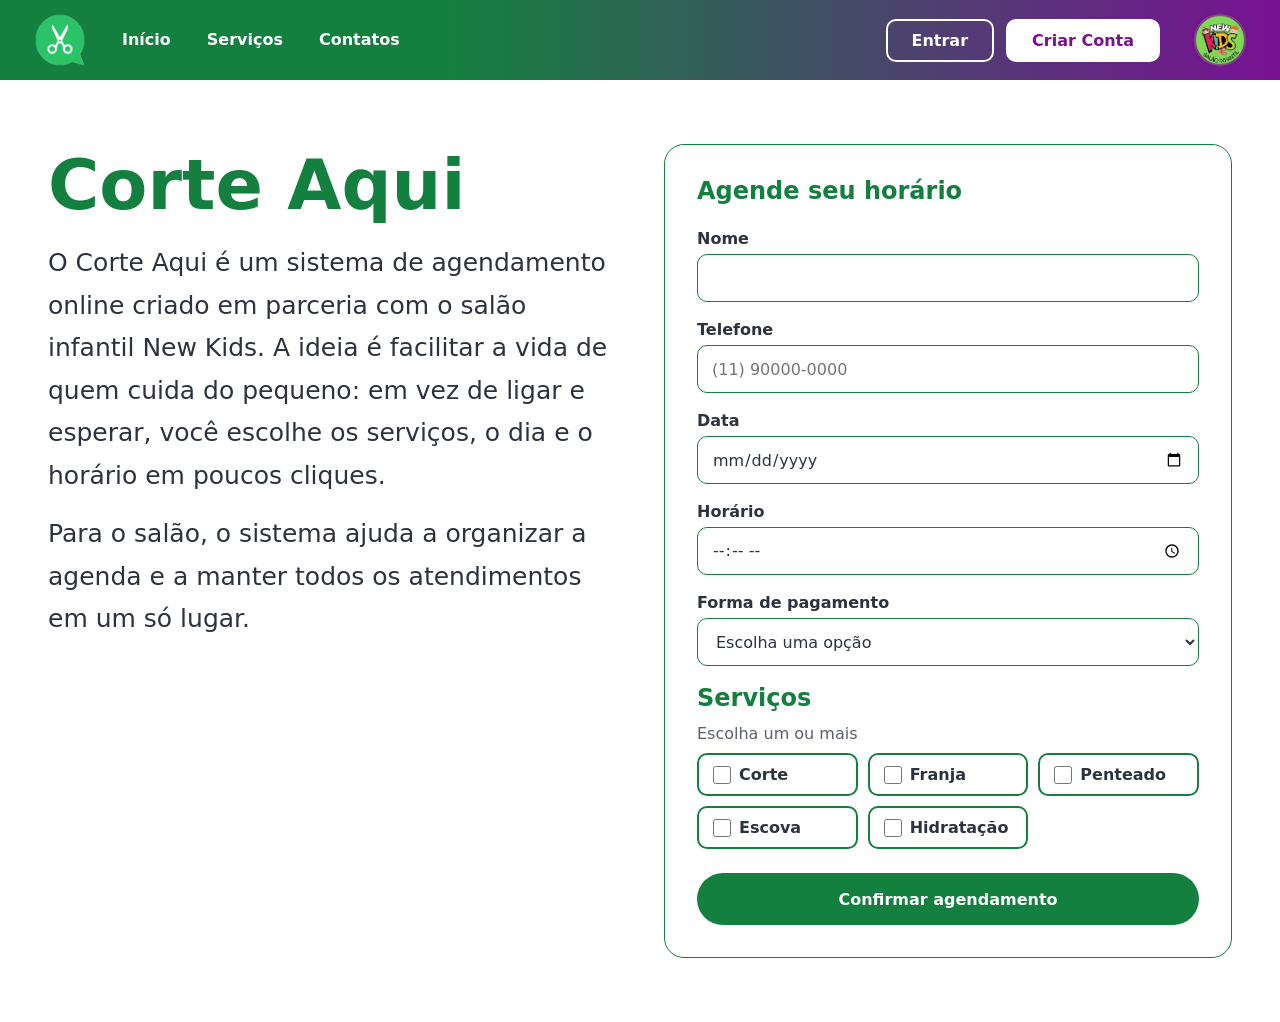
==== agendamento.html @ 0f8b7d54 "Atualizando com a nova versão do site" ====
<!DOCTYPE html>
<html lang="pt-BR">
<head>
  <meta charset="UTF-8">
  <meta name="viewport" content="width=device-width, initial-scale=1.0">
  <title>Entrar | Corte Aqui</title>
  <link rel="stylesheet" href="styles.css">
</head>
<body>
        <header class="cabecalho">
      <img class="logocorteaqui" src="corteaqui.ico" alt="logo do sistema de agendamento"> 
      <nav class="navagendamento"> 
      <h2><a href="index.html" target="_blank">Início</a></h2>
      <h2><a href="index.html" target="_blank">Serviços</a></h2>
      <h2><a href="index.html" target="_blank">Contatos</a></h2>
      </nav> 
      <div class="botao">
        <h2><a href="entrar.html" target="_blank">Entrar</a></h2>
        <h2><a href="index.html" target="_blank">Criar Conta</a></h2>
      </div>
      
      <img class="logosalao"src="logo-newkids.png" alt="logo do salão infantil">
    </header> 
    
  <main class="agendamento">
    <section class="apresentacao">
      <h1>Corte Aqui</h1>
      <div> 
      <p>O Corte Aqui é um sistema de agendamento online criado em parceria com o salão infantil New Kids. A ideia é facilitar a vida de quem cuida do pequeno: em vez de ligar e esperar, você escolhe os serviços, o dia e o horário em poucos cliques.</p>
      <p>Para o salão, o sistema ajuda a organizar a agenda e a manter todos os atendimentos em um só lugar.</p>
      </div>
    </section>

    <form class="formulario" action="#" method="post">
      <h2>Agende seu horário</h2>

      <label for="nome">Nome</label>
      <input type="text" id="nome" name="nome" autocomplete="name" required>

      <label for="telefone">Telefone</label>
      <input type="tel" id="telefone" name="telefone" autocomplete="tel" placeholder="(11) 90000-0000" required>

      <label for="data">Data</label>
      <input type="date" id="data" name="data" required>

      <label for="horario">Horário</label>
      <input type="time" id="horario" name="horario" required>

      <label for="pagamento">Forma de pagamento</label>
      <select id="pagamento" name="pagamento" required>
        <option value="">Escolha uma opção</option>
        <option value="pix">Pix</option>
        <option value="dinheiro">Dinheiro</option>
        <option value="credito">Cartão de crédito</option>
        <option value="debito">Cartão de débito</option>
      </select>

      <section class="servicos">
        <h2>Serviços</h2>
        <fieldset>
          <legend>Escolha um ou mais</legend>
          <label><input type="checkbox" name="servico" value="corte"> Corte</label>
          <label><input type="checkbox" name="servico" value="franja"> Franja</label>
          <label><input type="checkbox" name="servico" value="penteado"> Penteado</label>
          <label><input type="checkbox" name="servico" value="escova"> Escova</label>
          <label><input type="checkbox" name="servico" value="hidratacao"> Hidratação</label>
        </fieldset>
      </section>

      <button type="submit" class="confirmar">Confirmar agendamento</button>
    </form>
  </main>

</body>
</html>
---- styles.css ----
*, *::before, *::after {
    box-sizing: border-box;
}

:root {
    --verde: #2BC469;
    --verde-escuro: #14803F;
    --roxo: #791194;
    --roxo-escuro: #4D095E;
    --azul-escuro: #2C333F;
    --cor-cabecalho-index: var(--roxo);
    --cor-destaque: #F3E6F7;
    --lima: #7ED956;
    --amarelo: #FDB71D;
    --rosa: #ED1C5D;
    --agua: #46BCA2;
}

body {
    margin: 0;
    font-family: system-ui, sans-serif;
}


/* ---------- Cabeçalho ---------- */
.cabecalho {
    display: flex;
    align-items: center;
    gap: 32px;
    padding: 12px 32px;
    background: linear-gradient(90deg, var(--verde-escuro) 35%, var(--roxo));
}

.cabecalho img {
    height: 56px;
    width: auto;
}

.cabecalho h2 {
    margin: 0;
    font-size: 1rem;
    font-weight: 600;
}

.cabecalho a {
    color: #FFFFFF;
    text-decoration: none;
}

.navagendamento {
    display: flex;
    gap: 32px;
    margin-right: auto;
}

.navagendamento a {
    display: inline-block;
    padding: 8px 2px;
    border-bottom: 2px solid transparent;
    transition: border-color 0.2s;
}

.navagendamento a:hover {
    border-bottom-color: #FFFFFF;
}

.botao {
    display: flex;
    gap: 12px;
}

.botao a {
    display: inline-block;
    padding: 10px 24px;
    border: 2px solid #FFFFFF;
    border-radius: 10px;
    transition: background-color 0.2s, transform 0.2s;
}

.botao h2:first-child a:hover {
    background: rgba(255, 255, 255, 0.2);
}

.botao h2:last-child a {
    background: #FFFFFF;
    color: var(--roxo);
}

.botao h2:last-child a:hover {
    background: #F3E6F7;
}

.botao a:hover {
    transform: translateY(-2px);
}

.cabecalho a:focus-visible {
    outline: 3px solid #FFFFFF;
    outline-offset: 3px;
}

/* cabeçalho termina aqui */


/* ---------- Agendamento ---------- */
.agendamento {
    display: grid;
    grid-template-columns: 1fr 1fr;
    gap: 48px;
    align-items: start;
    padding: 64px 48px;
    background-color: white;
    color: var(--azul-escuro);
}

.apresentacao h1 {
    margin: 0 0 16px;
    font-size: 70px;
    color: var(--verde-escuro);
    transition: color 0.3s;
}

.apresentacao h1:hover {
    color: var(--roxo);
}

.apresentacao p {
    max-width: 52ch;
    margin: 0 0 16px;
    font-size: 25px;
    line-height: 1.7;
}

.formulario {
    display: flex;
    flex-direction: column;
    padding: 32px;
    background: #FFFFFF;
    border: 1px solid var(--verde-escuro);
    border-radius: 20px;
    accent-color: var(--roxo);
}

.formulario h2 {
    margin: 0 0 24px;
    color: var(--verde-escuro);
}

.formulario label {
    margin-bottom: 6px;
    font-weight: 600;
}

.formulario input:not([type="checkbox"]),
.formulario select {
    width: 100%;
    height: 48px;
    margin-bottom: 18px;
    padding: 0 14px;
    border: 1px solid var(--verde-escuro);
    border-radius: 10px;
    background: #FFFFFF;
    font: inherit;
    color: var(--azul-escuro);
    caret-color: var(--roxo);
}

.formulario input:not([type="checkbox"]):focus,
.formulario select:focus {
    outline: 2px solid var(--roxo);
    outline-offset: 2px;
    border-color: var(--roxo);
}

.formulario input::selection {
    background: var(--roxo);
    color: #FFFFFF;
}

.servicos {
    margin-bottom: 24px;
}

.servicos h2 {
    margin: 0 0 12px;
}

.servicos fieldset {
    display: grid;
    grid-template-columns: repeat(auto-fit, minmax(130px, 1fr));
    gap: 10px;
    margin: 0;
    padding: 0;
    border: 0;
}

.servicos legend {
    margin-bottom: 10px;
    padding: 0;
    color: #5B6169;
}

.servicos label {
    display: flex;
    align-items: center;
    gap: 8px;
    margin: 0;
    padding: 10px 14px;
    border: 2px solid var(--verde-escuro);
    border-radius: 10px;
    cursor: pointer;
    transition: background-color 0.2s, border-color 0.2s;
}

.servicos label:has(input:checked) {
    background: #F3E6F7;
    border-color: var(--roxo);
}

.servicos label:focus-within {
    outline: 2px solid var(--roxo);
    outline-offset: 2px;
    border-color: var(--roxo);
}

.servicos input {
    width: 18px;
    height: 18px;
    margin: 0;
    accent-color: var(--roxo);
}

.confirmar {
    height: 52px;
    border: 0;
    border-radius: 999px;
    background: var(--verde-escuro);
    color: #FFFFFF;
    font: inherit;
    font-weight: 600;
    cursor: pointer;
    transition: background-color 0.2s, transform 0.2s;
}

.confirmar:hover {
    background: var(--roxo-escuro);
    transform: translateY(-2px);
}

.confirmar:focus-visible {
    outline: 3px solid var(--roxo);
    outline-offset: 3px;
}

/* agendamento termina aqui */


/* ---------- Entrar e criar conta ---------- */
.entrarmain {
    max-width: 560px;
    margin: 80px auto;
    padding: 40px;
    border: 4px solid var(--verde);
    border-radius: 20px;
    transition: border-color 0.3s;
}

.entrarmain:hover,
.entrarmain:focus-within {
    border-color: var(--roxo);
}

.entrar {
    display: flex;
    flex-direction: column;
    gap: 20px;
}

.nomemarca {
    text-align: center;
}

.nomemarca h1 {
    margin: 0 0 8px;
    font-size: 50px;
    color: var(--verde-escuro);
}

.nomemarca p {
    margin: 0;
    font-size: 18px;
    color: #5B6169;
}

.campos {
    display: flex;
    flex-direction: column;
}

.campos label {
    margin-bottom: 6px;
    font-size: 18px;
    font-weight: 600;
    color: var(--azul-escuro);
}

.campos input {
    width: 100%;
    height: 56px;
    margin-bottom: 20px;
    padding: 0 16px;
    border: 1px solid var(--verde-escuro);
    border-radius: 10px;
    font: inherit;
    font-size: 18px;
}

.campos input:last-of-type {
    margin-bottom: 0;
}

.campos input:focus {
    outline: 2px solid var(--roxo);
    border-color: var(--roxo);
}

.esquecisenha {
    align-self: flex-end;
    font-size: 16px;
    color: var(--verde-escuro);
    text-decoration: none;
}

.esquecisenha:hover {
    color: var(--roxo);
    text-decoration: underline;
}

.botao-entrar {
    height: 56px;
    border: 0;
    border-radius: 999px;
    background: var(--verde-escuro);
    color: #FFFFFF;
    font: inherit;
    font-size: 22px;
    font-weight: 600;
    cursor: pointer;
    transition: background-color 0.3s;
}

.botao-entrar:hover {
    background: var(--roxo);
}

.conta {
    margin: 0;
    text-align: center;
    font-size: 18px;
    color: #5B6169;
}

.conta a {
    color: var(--verde-escuro);
    font-weight: 600;
    text-decoration: none;
}

.conta a:hover {
    color: var(--roxo);
    text-decoration: underline;
}

.pular {
    display: flex;
    align-items: center;
    gap: 15px;
    color: #5B6169;
}

.pular hr {
    flex: 1;
    margin: 0;
    border: 0;
    border-top: 1px solid #CCCCCC;
}

.btn-google {
    display: flex;
    align-items: center;
    justify-content: center;
    gap: 12px;
    height: 56px;
    padding: 0 16px;
    background: #FFFFFF;
    border: 1px solid var(--verde-escuro);
    border-radius: 10px;
    color: #3C4043;
    font: inherit;
    font-size: 16px;
    font-weight: 500;
    cursor: pointer;
    transition: background-color 0.2s, border-color 0.2s;
}

.btn-google img {
    width: 28px;
    height: 28px;
}

.btn-google:hover {
    background: #F8F9FA;
    border-color: var(--roxo);
}

.btn-google:focus-visible {
    outline: 3px solid var(--roxo);
    outline-offset: 2px;
}



.link-pular {
    align-self: center;
    font-size: 18px;
    font-weight: 600;
    color: var(--verde-escuro);
    text-decoration: none;
}

.link-pular:hover {
    color: var(--roxo);
    text-decoration: underline;
}

/* Entrar termina aqui */

/* Página inicial  */
.cabecalho-index {
    background: var(--cor-cabecalho-index);
}

.destaque {
    display: grid;
    grid-template-columns: 1.2fr 0.8fr;
    gap: 48px;
    align-items: center;
    padding: 64px 48px;
    background: var(--cor-destaque);
    color: var(--azul-escuro);
}

.destaque h1 {
    margin: 0 0 16px;
    font-size: clamp(2.25rem, 5vw, 3.5rem);
    line-height: 1.1;
    color: var(--roxo);
}

.destaque p {
    max-width: 46ch;
    margin: 0 0 28px;
    font-size: 1.25rem;
    line-height: 1.6;
}

.destaque-logo {
    justify-self: center;
    width: min(100%, 320px);
    height: auto;
}


.botao-agendar,
.botao-link {
    display: inline-block;
    padding: 16px 32px;
    border-radius: 999px;
    background: var(--verde-escuro);
    color: #FFFFFF;
    font-weight: 600;
    text-decoration: none;
    transition: background-color 0.2s, transform 0.2s;
}

.botao-agendar:hover,
.botao-link:hover {
    background: var(--roxo-escuro);
    transform: translateY(-2px);
}

.botao-agendar:focus-visible,
.botao-link:focus-visible {
    outline: 3px solid var(--roxo);
    outline-offset: 3px;
}


.sobre,
.servicos-destaque,
.tabela-servicos,
.contato,
.avaliacoes {
    padding: 64px 48px;
    color: var(--azul-escuro);
}

.sobre h2,
.servicos-destaque h2,
.tabela-servicos h2,
.contato h2,
.avaliacoes h2 {
    margin: 0 0 24px;
    font-size: 2rem;
    color: var(--roxo);
}


.sobre,
.servicos-destaque,
.tabela-servicos,
.contato,
.avaliacoes {
    border-top: 3px solid;
    border-image: linear-gradient(90deg, var(--verde-escuro), var(--roxo)) 1;
}

.servicos-destaque,
.contato {
    background: #F8F1FB;
}


.sobre {
    display: grid;
    grid-template-columns: 1fr 1fr;
    gap: 48px;
    align-items: center;
}

.sobre-foto {
    width: 100%;
    aspect-ratio: 4 / 3;
    object-fit: cover;
    border-radius: 20px;
}

.sobre-texto p,
.sobre-texto li {
    font-size: 1.125rem;
    line-height: 1.7;
}


.cartoes {
    display: grid;
    grid-template-columns: repeat(auto-fit, minmax(220px, 1fr));
    gap: 24px;
}

.cartao-servico {
    overflow: hidden;
    background: #FFFFFF;
    border: 2px solid var(--verde-escuro);
    border-radius: 16px;
    text-align: center;
    transition: transform 0.2s;
}

.cartao-servico:hover {
    transform: translateY(-4px);
}

.cartao-servico h3 {
    margin: 0;
    padding: 16px;
    font-size: 1.25rem;
}

.cartao-servico img {
    display: block;
    width: 100%;
    aspect-ratio: 4 / 3;
    object-fit: cover;
}


.tabela-servicos h2 {
    text-align: center;
}

.tabela-servicos table {
    width: min(100%, 720px);
    margin: 0 auto;
    border: 2px solid var(--roxo);
    border-radius: 16px;
    border-collapse: separate;
    border-spacing: 0;
    overflow: hidden;
}

.tabela-servicos th,
.tabela-servicos td {
    padding: 16px;
    border-bottom: 1px solid #E3D0EA;
    text-align: left;
    font-size: 1.125rem;
}

.tabela-servicos thead th {
    background: var(--roxo);
    color: #FFFFFF;
}

.tabela-servicos td,
.tabela-servicos th:last-child {
    text-align: right;
}

.tabela-servicos td {
    font-weight: 700;
    color: var(--verde-escuro);
}

.tabela-servicos tbody tr:nth-child(even) {
    background: #F8F1FB;
}

.tabela-servicos tbody tr:last-child th,
.tabela-servicos tbody tr:last-child td {
    border-bottom: 0;
}


.contato {
    display: grid;
    grid-template-columns: 1fr 1fr;
    gap: 48px;
    align-items: start;
}

.contato address {
    font-style: normal;
    font-size: 1.125rem;
    line-height: 1.6;
}

.contato address p {
    margin: 0 0 16px;
}

.contato address a {
    color: var(--roxo);
    font-weight: 600;
}

.rede {
    display: flex;
    align-items: center;
    gap: 10px;
    width: fit-content;
    margin-top: 8px;
    color: var(--roxo);
    font-weight: 600;
    text-decoration: none;
}

.rede:hover {
    text-decoration: underline;
}

.rede svg {
    width: 28px;
    height: 28px;
}

.contato-info .botao-link {
    margin-top: 28px;
}

.mapa {
    width: 100%;
    height: 380px;
    border: 0;
    border-radius: 16px;
}


.avaliacao {
    margin: 0;
    padding: 24px;
    background: #FFFFFF;
    border: 1px solid #E3D0EA;
    border-radius: 16px;
}

.estrelas {
    color: #B45309;
    font-size: 1.25rem;
    letter-spacing: 2px;
}

.avaliacao blockquote {
    margin: 12px 0 16px;
    font-size: 1.0625rem;
    line-height: 1.6;
}

.avaliacao blockquote p {
    margin: 0;
}

.avaliacao figcaption {
    font-weight: 600;
    color: #5B6169;
}

.acao {
    margin-top: 32px;
    text-align: center;
}


.visualmente-oculto {
    position: absolute;
    width: 1px;
    height: 1px;
    overflow: hidden;
    clip: rect(0 0 0 0);
    white-space: nowrap;
}




@media (max-width: 800px) {
    .agendamento {
        grid-template-columns: 1fr;
        padding: 32px 20px;
    }

    .destaque,
    .sobre,
    .contato {
        grid-template-columns: 1fr;
        padding: 32px 20px;
    }

    .servicos-destaque,
    .tabela-servicos,
    .avaliacoes {
        padding: 32px 20px;
    }
}

@media (prefers-reduced-motion: reduce) {
    .cabecalho a,
    .apresentacao h1,
    .servicos label,
    .confirmar,
    .entrarmain,
    .botao-entrar,
    .btn-google,
    .cartao-servico,
    .botao-agendar,
    .botao-link {
        transition: none;
    }
}
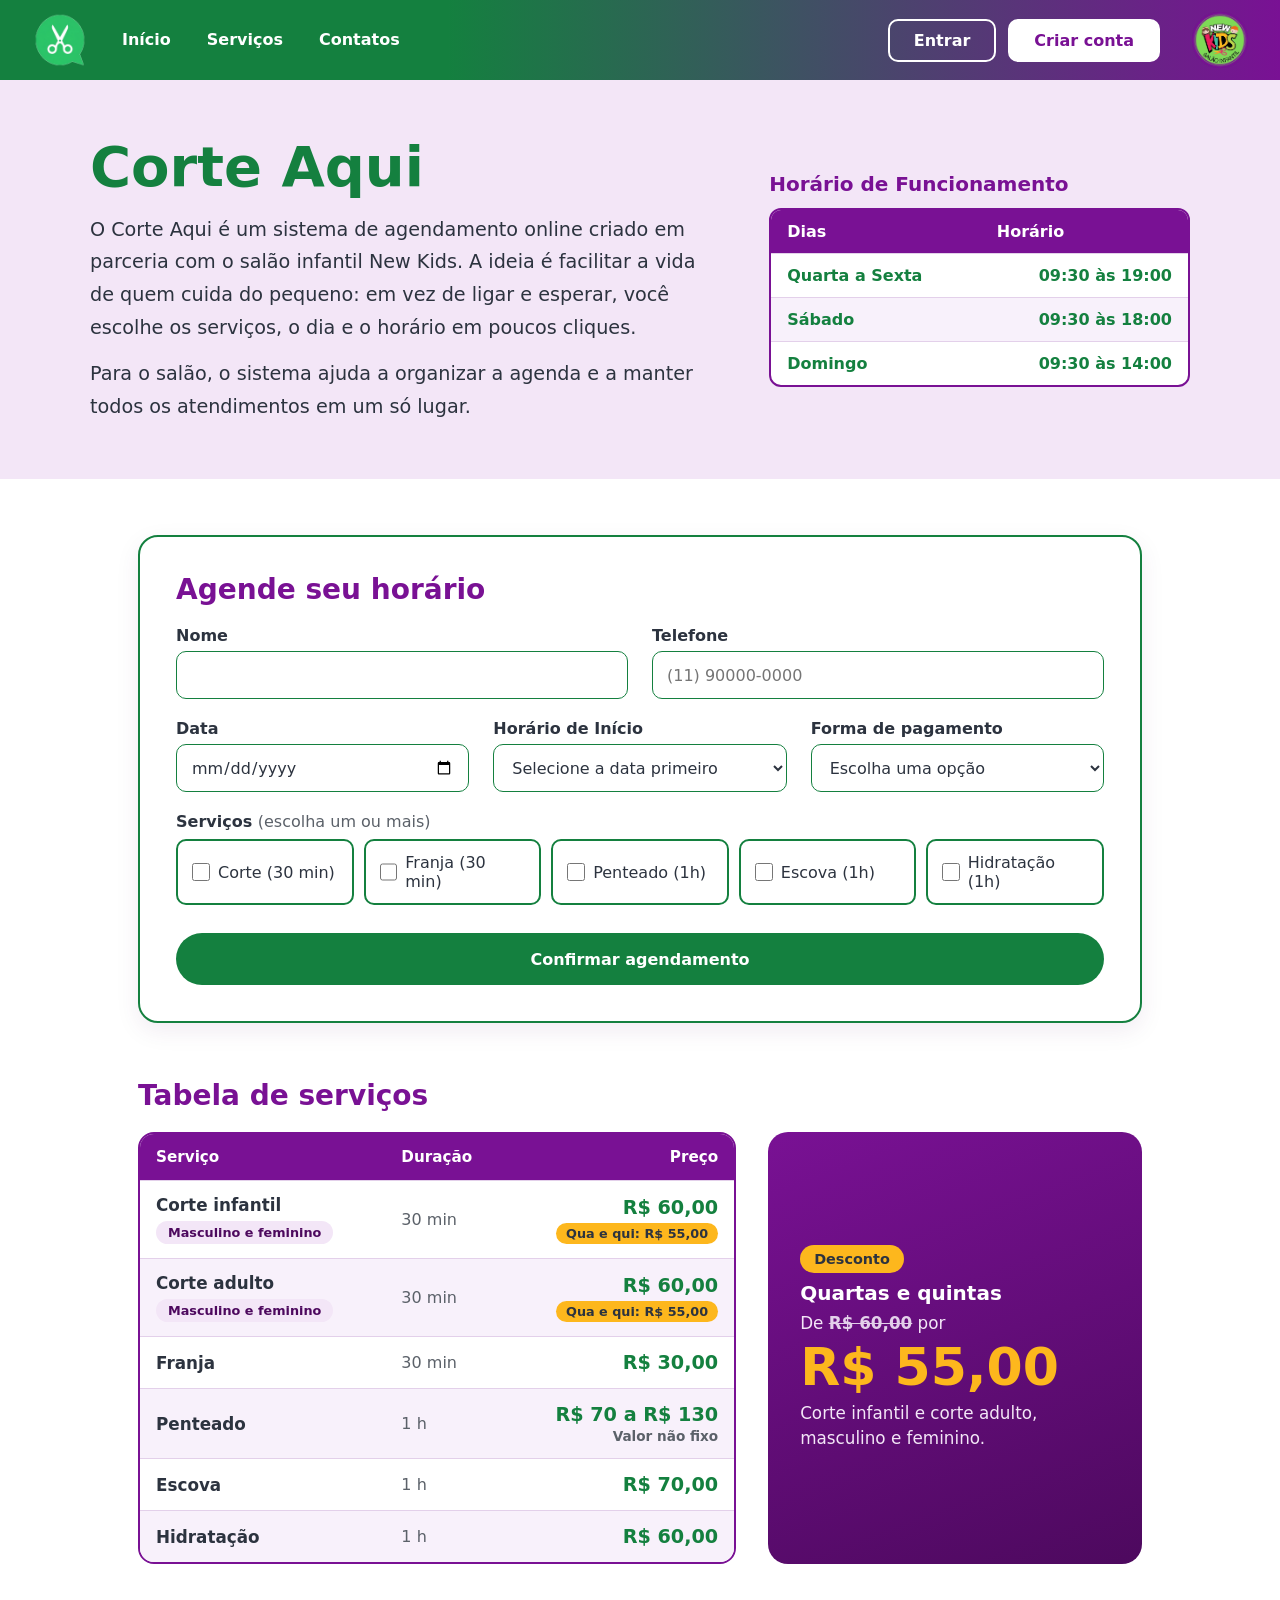
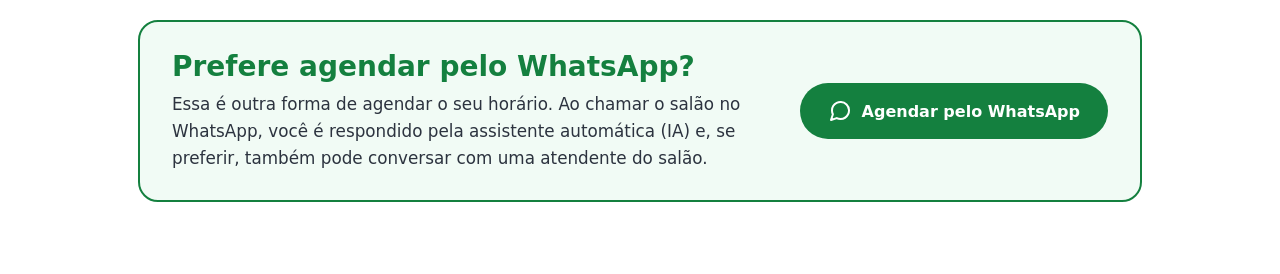
==== commit 48a388a4: "" ====
--- a/agendamento.html
+++ b/agendamento.html
@@ -3,73 +3,207 @@
 <head>
   <meta charset="UTF-8">
   <meta name="viewport" content="width=device-width, initial-scale=1.0">
-  <title>Entrar | Corte Aqui</title>
+  <title>Agendamento | Corte Aqui</title>
   <link rel="stylesheet" href="styles.css">
 </head>
+
 <body>
-        <header class="cabecalho">
-      <img class="logocorteaqui" src="corteaqui.ico" alt="logo do sistema de agendamento"> 
-      <nav class="navagendamento"> 
-      <h2><a href="index.html" target="_blank">Início</a></h2>
-      <h2><a href="index.html" target="_blank">Serviços</a></h2>
-      <h2><a href="index.html" target="_blank">Contatos</a></h2>
-      </nav> 
-      <div class="botao">
-        <h2><a href="entrar.html" target="_blank">Entrar</a></h2>
-        <h2><a href="index.html" target="_blank">Criar Conta</a></h2>
-      </div>
-      
-      <img class="logosalao"src="logo-newkids.png" alt="logo do salão infantil">
-    </header> 
-    
+  <header class="cabecalho">
+    <img class="logocorteaqui" src="corteaqui.ico" alt="logo do sistema de agendamento">
+    <nav class="navagendamento">
+      <h2><a href="index.html">Início</a></h2>
+      <h2><a href="#precos">Serviços</a></h2>
+      <h2><a href="index.html#contato">Contatos</a></h2>
+    </nav>
+    <div class="botao">
+      <h2><a href="entrar.html">Entrar</a></h2>
+      <h2><a href="Cadastrar.html">Criar conta</a></h2>
+    </div>
+    <img class="logosalao" src="logo-newkids.png" alt="logo do salão infantil">
+  </header>
+
   <main class="agendamento">
-    <section class="apresentacao">
-      <h1>Corte Aqui</h1>
-      <div> 
-      <p>O Corte Aqui é um sistema de agendamento online criado em parceria com o salão infantil New Kids. A ideia é facilitar a vida de quem cuida do pequeno: em vez de ligar e esperar, você escolhe os serviços, o dia e o horário em poucos cliques.</p>
-      <p>Para o salão, o sistema ajuda a organizar a agenda e a manter todos os atendimentos em um só lugar.</p>
+
+    <!-- Faixa de apresentação + horário de funcionamento -->
+    <section class="agendamento-topo">
+      <div class="agendamento-topo-conteudo">
+        <div class="apresentacao">
+          <h1>Corte Aqui</h1>
+          <p>O Corte Aqui é um sistema de agendamento online criado em parceria com o salão infantil New Kids. A ideia é facilitar a vida de quem cuida do pequeno: em vez de ligar e esperar, você escolhe os serviços, o dia e o horário em poucos cliques.</p>
+          <p>Para o salão, o sistema ajuda a organizar a agenda e a manter todos os atendimentos em um só lugar.</p>
+        </div>
+
+        <div class="tabela-horarios-container">
+          <h2>Horário de Funcionamento</h2>
+          <table class="tabela-horarios">
+            <thead>
+              <tr>
+                <th>Dias</th>
+                <th>Horário</th>
+              </tr>
+            </thead>
+            <tbody>
+              <tr>
+                <td>Quarta a Sexta</td>
+                <td>09:30 às 19:00</td>
+              </tr>
+              <tr>
+                <td>Sábado</td>
+                <td>09:30 às 18:00</td>
+              </tr>
+              <tr>
+                <td>Domingo</td>
+                <td>09:30 às 14:00</td>
+              </tr>
+            </tbody>
+          </table>
+        </div>
       </div>
     </section>
 
-    <form class="formulario" action="#" method="post">
-      <h2>Agende seu horário</h2>
-
-      <label for="nome">Nome</label>
-      <input type="text" id="nome" name="nome" autocomplete="name" required>
-
-      <label for="telefone">Telefone</label>
-      <input type="tel" id="telefone" name="telefone" autocomplete="tel" placeholder="(11) 90000-0000" required>
-
-      <label for="data">Data</label>
-      <input type="date" id="data" name="data" required>
-
-      <label for="horario">Horário</label>
-      <input type="time" id="horario" name="horario" required>
-
-      <label for="pagamento">Forma de pagamento</label>
-      <select id="pagamento" name="pagamento" required>
-        <option value="">Escolha uma opção</option>
-        <option value="pix">Pix</option>
-        <option value="dinheiro">Dinheiro</option>
-        <option value="credito">Cartão de crédito</option>
-        <option value="debito">Cartão de débito</option>
-      </select>
-
-      <section class="servicos">
-        <h2>Serviços</h2>
-        <fieldset>
-          <legend>Escolha um ou mais</legend>
-          <label><input type="checkbox" name="servico" value="corte"> Corte</label>
-          <label><input type="checkbox" name="servico" value="franja"> Franja</label>
-          <label><input type="checkbox" name="servico" value="penteado"> Penteado</label>
-          <label><input type="checkbox" name="servico" value="escova"> Escova</label>
-          <label><input type="checkbox" name="servico" value="hidratacao"> Hidratação</label>
-        </fieldset>
+    <div class="agendamento-conteudo">
+
+      <!-- 1. Formulário -->
+      <form class="formulario" id="formAgendamento">
+        <h2>Agende seu horário</h2>
+
+        <div class="formulario-grade">
+          <div class="campo campo-metade">
+            <label for="nome">Nome</label>
+            <input type="text" id="nome" name="nome" autocomplete="name" required>
+          </div>
+
+          <div class="campo campo-metade">
+            <label for="telefone">Telefone</label>
+            <input type="tel" id="telefone" name="telefone" autocomplete="tel" placeholder="(11) 90000-0000" required>
+          </div>
+
+          <div class="campo campo-terco">
+            <label for="data">Data</label>
+            <input type="date" id="data" name="data" required>
+          </div>
+
+          <div class="campo campo-terco">
+            <label for="horario">Horário de Início</label>
+            <select id="horario" name="horario" required>
+              <option value="">Selecione a data primeiro</option>
+            </select>
+            <!-- Aviso exibido quando existem horários já reservados no dia escolhido -->
+            <p id="aviso-horarios" class="aviso-horarios" aria-live="polite"></p>
+          </div>
+
+          <div class="campo campo-terco">
+            <label for="pagamento">Forma de pagamento</label>
+            <select id="pagamento" name="pagamento" required>
+              <option value="">Escolha uma opção</option>
+              <option value="pix">Pix</option>
+              <option value="dinheiro">Dinheiro</option>
+              <option value="credito">Cartão de crédito</option>
+              <option value="debito">Cartão de débito</option>
+            </select>
+          </div>
+
+          <fieldset class="campo campo-total servicos">
+            <legend>Serviços <span>(escolha um ou mais)</span></legend>
+            <div class="servicos-opcoes">
+              <label><input type="checkbox" name="servico" value="corte"> Corte (30 min)</label>
+              <label><input type="checkbox" name="servico" value="franja"> Franja (30 min)</label>
+              <label><input type="checkbox" name="servico" value="penteado"> Penteado (1h)</label>
+              <label><input type="checkbox" name="servico" value="escova"> Escova (1h)</label>
+              <label><input type="checkbox" name="servico" value="hidratacao"> Hidratação (1h)</label>
+            </div>
+          </fieldset>
+        </div>
+
+        <!-- Campo oculto para enviar o horário de término calculado para o Make -->
+        <input type="hidden" id="horario_fim" name="horario_fim">
+
+        <button type="submit" class="confirmar">Confirmar agendamento</button>
+      </form>
+
+      <!-- 2. Tabela de serviços + destaque do desconto -->
+      <section class="precos" id="precos" aria-labelledby="titulo-precos">
+        <h2 id="titulo-precos">Tabela de serviços</h2>
+
+        <div class="precos-grade">
+          <table class="tabela-precos">
+            <caption class="visualmente-oculto">Preços e duração dos serviços</caption>
+            <thead>
+              <tr>
+                <th scope="col">Serviço</th>
+                <th scope="col">Duração</th>
+                <th scope="col">Preço</th>
+              </tr>
+            </thead>
+            <tbody>
+              <tr>
+                <th scope="row">Corte infantil <span class="etiqueta">Masculino e feminino</span></th>
+                <td>30 min</td>
+                <td>
+                  <span class="preco">R$ 60,00</span>
+                  <span class="preco-promo">Qua e qui: R$ 55,00</span>
+                </td>
+              </tr>
+              <tr>
+                <th scope="row">Corte adulto <span class="etiqueta">Masculino e feminino</span></th>
+                <td>30 min</td>
+                <td>
+                  <span class="preco">R$ 60,00</span>
+                  <span class="preco-promo">Qua e qui: R$ 55,00</span>
+                </td>
+              </tr>
+              <tr>
+                <th scope="row">Franja</th>
+                <td>30 min</td>
+                <td><span class="preco">R$ 30,00</span></td>
+              </tr>
+              <tr>
+                <th scope="row">Penteado</th>
+                <td>1 h</td>
+                <td>
+                  <span class="preco">R$ 70 a R$ 130</span>
+                  <span class="preco-obs">Valor não fixo</span>
+                </td>
+              </tr>
+              <tr>
+                <th scope="row">Escova</th>
+                <td>1 h</td>
+                <td><span class="preco">R$ 70,00</span></td>
+              </tr>
+              <tr>
+                <th scope="row">Hidratação</th>
+                <td>1 h</td>
+                <td><span class="preco">R$ 60,00</span></td>
+              </tr>
+            </tbody>
+          </table>
+
+          <aside class="promo-card" aria-label="Desconto de quartas e quintas">
+            <span class="selo selo-amarelo">Desconto</span>
+            <p class="promo-dias">Quartas e quintas</p>
+            <p class="promo-de">De <s>R$ 60,00</s> por</p>
+            <p class="promo-preco"><strong>R$ 55,00</strong></p>
+            <p class="promo-desc">Corte infantil e corte adulto, masculino e feminino.</p>
+          </aside>
+        </div>
       </section>
 
-      <button type="submit" class="confirmar">Confirmar agendamento</button>
-    </form>
+      <!-- 3. Outra forma de agendar -->
+      <section class="whatsapp-agendamento" aria-labelledby="titulo-whatsapp">
+        <div class="whatsapp-texto">
+          <h2 id="titulo-whatsapp">Prefere agendar pelo WhatsApp?</h2>
+          <p>Essa é outra forma de agendar o seu horário. Ao chamar o salão no WhatsApp, você é respondido pela assistente automática (IA) e, se preferir, também pode conversar com uma atendente do salão.</p>
+        </div>
+        <a class="botao-whatsapp" href="https://wa.me/5511994824623?text=Ol%C3%A1!%20Gostaria%20de%20agendar%20um%20hor%C3%A1rio." target="_blank" rel="noopener">
+          <svg viewBox="0 0 24 24" fill="none" stroke="currentColor" stroke-width="2" stroke-linecap="round" stroke-linejoin="round" aria-hidden="true">
+            <path d="M21 11.5a8.38 8.38 0 0 1-.9 3.8 8.5 8.5 0 0 1-7.6 4.7 8.38 8.38 0 0 1-3.8-.9L3 21l1.9-5.7a8.38 8.38 0 0 1-.9-3.8 8.5 8.5 0 0 1 4.7-7.6 8.38 8.38 0 0 1 3.8-.9h.5a8.48 8.48 0 0 1 8 8v.5z"></path>
+          </svg>
+          <span>Agendar pelo WhatsApp</span>
+        </a>
+      </section>
+
+    </div>
   </main>
-
+<script src="script.js"></script>
 </body>
-</html> 
+</html>
--- a/styles.css
+++ b/styles.css
@@ -102,20 +102,59 @@
 /* cabeçalho termina aqui */
 
 
-/* ---------- Agendamento ---------- */
+/* ---------- Peças compartilhadas (selos e etiquetas) ---------- */
+.selo {
+    display: inline-block;
+    padding: 6px 14px;
+    border-radius: 999px;
+    background: var(--roxo);
+    color: #FFFFFF;
+    font-size: 0.9rem;
+    font-weight: 700;
+    white-space: nowrap;
+}
+
+.selo-amarelo {
+    background: var(--amarelo);
+    color: var(--azul-escuro);
+}
+
+.etiqueta {
+    display: inline-block;
+    padding: 4px 12px;
+    border-radius: 999px;
+    background: #F3E6F7;
+    color: var(--roxo-escuro);
+    font-size: 0.9rem;
+    font-weight: 700;
+}
+
+
+/* ---------- Página de agendamento ---------- */
 .agendamento {
+    background: #FFFFFF;
+    color: var(--azul-escuro);
+}
+
+/* Faixa de cima: apresentação + horário de funcionamento */
+.agendamento-topo {
+    padding: 56px 48px;
+    background: var(--cor-destaque);
+}
+
+.agendamento-topo-conteudo {
     display: grid;
-    grid-template-columns: 1fr 1fr;
+    grid-template-columns: 1.2fr 0.8fr;
     gap: 48px;
-    align-items: start;
-    padding: 64px 48px;
-    background-color: white;
-    color: var(--azul-escuro);
+    align-items: center;
+    max-width: 1100px;
+    margin: 0 auto;
 }
 
 .apresentacao h1 {
     margin: 0 0 16px;
-    font-size: 70px;
+    font-size: clamp(2.5rem, 5vw, 3.5rem);
+    line-height: 1.1;
     color: var(--verde-escuro);
     transition: color 0.3s;
 }
@@ -125,28 +164,313 @@
 }
 
 .apresentacao p {
-    max-width: 52ch;
-    margin: 0 0 16px;
-    font-size: 25px;
+    max-width: 56ch;
+    margin: 0 0 14px;
+    font-size: 1.2rem;
     line-height: 1.7;
 }
 
+.apresentacao p:last-child {
+    margin-bottom: 0;
+}
+
+/* Tabela de horário de funcionamento */
+.tabela-horarios-container h2 {
+    margin: 0 0 12px;
+    font-size: 1.25rem;
+    color: var(--roxo);
+}
+
+.tabela-horarios {
+    width: 100%;
+    border: 2px solid var(--roxo);
+    border-radius: 12px;
+    border-collapse: separate;
+    border-spacing: 0;
+    overflow: hidden;
+    background: #FFFFFF;
+}
+
+.tabela-horarios th,
+.tabela-horarios td {
+    padding: 12px 16px;
+    border-bottom: 1px solid #E3D0EA;
+    text-align: left;
+    font-size: 1rem;
+}
+
+.tabela-horarios thead th {
+    background: var(--roxo);
+    color: #FFFFFF;
+}
+
+.tabela-horarios td {
+    font-weight: 600;
+    color: var(--verde-escuro);
+}
+
+.tabela-horarios td:last-child {
+    text-align: right;
+}
+
+.tabela-horarios tbody tr:nth-child(even) {
+    background: #F8F1FB;
+}
+
+.tabela-horarios tbody tr:last-child td {
+    border-bottom: 0;
+}
+
+/* Conteúdo principal: serviços, WhatsApp e formulário, todos na mesma largura */
+.agendamento-conteudo {
+    display: flex;
+    flex-direction: column;
+    gap: 56px;
+    max-width: 1100px;
+    margin: 0 auto;
+    padding: 56px 48px 72px;
+}
+
+.agendamento-conteudo h2 {
+    margin: 0 0 20px;
+    font-size: 1.75rem;
+    color: var(--roxo);
+}
+
+/* ---------- Tabela de serviços (preços) ---------- */
+.precos-grade {
+    display: grid;
+    grid-template-columns: 1.6fr 1fr;
+    gap: 32px;
+    align-items: stretch;
+}
+
+.tabela-precos {
+    width: 100%;
+    border: 2px solid var(--roxo);
+    border-radius: 16px;
+    border-collapse: separate;
+    border-spacing: 0;
+    overflow: hidden;
+    background: #FFFFFF;
+}
+
+.tabela-precos th,
+.tabela-precos td {
+    padding: 14px 16px;
+    border-bottom: 1px solid #E3D0EA;
+    text-align: left;
+    vertical-align: middle;
+}
+
+.tabela-precos thead th {
+    background: var(--roxo);
+    color: #FFFFFF;
+    font-size: 0.95rem;
+}
+
+.tabela-precos tbody th {
+    font-size: 1.05rem;
+    font-weight: 700;
+    color: var(--azul-escuro);
+}
+
+.tabela-precos tbody th .etiqueta {
+    display: block;
+    width: fit-content;
+    margin-top: 6px;
+    font-size: 0.8rem;
+}
+
+.tabela-precos td {
+    color: #5B6169;
+}
+
+.tabela-precos th:last-child,
+.tabela-precos td:last-child {
+    text-align: right;
+}
+
+.tabela-precos tbody tr:nth-child(even) {
+    background: #F8F1FB;
+}
+
+.tabela-precos tbody tr:last-child th,
+.tabela-precos tbody tr:last-child td {
+    border-bottom: 0;
+}
+
+.tabela-precos .preco {
+    display: block;
+    font-size: 1.2rem;
+    font-weight: 800;
+    color: var(--verde-escuro);
+}
+
+.tabela-precos .preco-promo {
+    display: inline-block;
+    margin-top: 4px;
+    padding: 3px 10px;
+    border-radius: 999px;
+    background: var(--amarelo);
+    color: var(--azul-escuro);
+    font-size: 0.8rem;
+    font-weight: 700;
+    white-space: nowrap;
+}
+
+.tabela-precos .preco-obs {
+    display: block;
+    margin-top: 2px;
+    font-size: 0.85rem;
+    font-weight: 600;
+    color: #5B6169;
+}
+
+/* Cartão de destaque do desconto de quartas e quintas */
+.promo-card {
+    display: flex;
+    flex-direction: column;
+    justify-content: center;
+    align-items: flex-start;
+    gap: 8px;
+    min-width: 0;
+    padding: 32px;
+    border-radius: 20px;
+    background: linear-gradient(160deg, var(--roxo) 0%, var(--roxo-escuro) 100%);
+    color: #FFFFFF;
+}
+
+.promo-card p {
+    margin: 0;
+}
+
+.promo-dias {
+    font-size: 1.25rem;
+    font-weight: 700;
+}
+
+.promo-de {
+    margin-top: 8px;
+    font-size: 1.05rem;
+    color: #F3E6F7;
+}
+
+.promo-de s {
+    font-weight: 600;
+    color: #E3D0EA;
+}
+
+.promo-preco strong {
+    display: block;
+    font-size: clamp(2.5rem, 4.2vw, 3.25rem);
+    font-weight: 800;
+    line-height: 1;
+    white-space: nowrap;
+    color: var(--amarelo);
+}
+
+.promo-desc {
+    margin-top: 8px;
+    font-size: 1.05rem;
+    line-height: 1.5;
+    color: #F3E6F7;
+}
+
+/* ---------- WhatsApp na página de agendamento ---------- */
+.whatsapp-agendamento {
+    display: flex;
+    align-items: center;
+    justify-content: space-between;
+    flex-wrap: wrap;
+    gap: 24px;
+    padding: 28px 32px;
+    background: #F1FBF5;
+    border: 2px solid var(--verde-escuro);
+    border-radius: 20px;
+}
+
+.whatsapp-texto {
+    flex: 1 1 420px;
+}
+
+.agendamento-conteudo .whatsapp-agendamento h2 {
+    margin: 0 0 8px;
+    color: var(--verde-escuro);
+}
+
+.whatsapp-agendamento p {
+    max-width: 60ch;
+    margin: 0;
+    font-size: 1.05rem;
+    line-height: 1.6;
+}
+
+.botao-whatsapp {
+    display: inline-flex;
+    align-items: center;
+    gap: 10px;
+    padding: 16px 28px;
+    border-radius: 999px;
+    background: var(--verde-escuro);
+    color: #FFFFFF;
+    font-weight: 600;
+    text-decoration: none;
+    transition: background-color 0.2s, transform 0.2s;
+}
+
+.botao-whatsapp svg {
+    width: 24px;
+    height: 24px;
+}
+
+.botao-whatsapp:hover {
+    background: var(--roxo-escuro);
+    transform: translateY(-2px);
+}
+
+.botao-whatsapp:focus-visible {
+    outline: 3px solid var(--roxo);
+    outline-offset: 3px;
+}
+
+/* ---------- Formulário ---------- */
 .formulario {
-    display: flex;
-    flex-direction: column;
-    padding: 32px;
+    padding: 36px;
     background: #FFFFFF;
-    border: 1px solid var(--verde-escuro);
+    border: 2px solid var(--verde-escuro);
     border-radius: 20px;
+    box-shadow: 0 8px 24px rgba(77, 9, 94, 0.08);
     accent-color: var(--roxo);
 }
 
-.formulario h2 {
-    margin: 0 0 24px;
-    color: var(--verde-escuro);
+.formulario-grade {
+    display: grid;
+    grid-template-columns: repeat(6, minmax(0, 1fr));
+    gap: 20px 24px;
+}
+
+.campo {
+    min-width: 0;
+    margin: 0;
+    padding: 0;
+    border: 0;
+}
+
+.campo-metade {
+    grid-column: span 3;
+}
+
+.campo-terco {
+    grid-column: span 2;
+}
+
+.campo-total {
+    grid-column: 1 / -1;
 }
 
 .formulario label {
+    display: block;
     margin-bottom: 6px;
     font-weight: 600;
 }
@@ -155,7 +479,6 @@
 .formulario select {
     width: 100%;
     height: 48px;
-    margin-bottom: 18px;
     padding: 0 14px;
     border: 1px solid var(--verde-escuro);
     border-radius: 10px;
@@ -177,27 +500,40 @@
     color: #FFFFFF;
 }
 
-.servicos {
-    margin-bottom: 24px;
-}
-
-.servicos h2 {
-    margin: 0 0 12px;
-}
-
-.servicos fieldset {
+/* Horários ocupados */
+.formulario option.horario-ocupado {
+    color: #B00020;
+    background: #F3F3F3;
+}
+
+.aviso-horarios {
+    margin: 8px 0 0;
+    font-size: 0.9rem;
+    line-height: 1.4;
+    color: #B00020;
+}
+
+.aviso-horarios:empty {
+    display: none;
+}
+
+/* Serviços dentro do formulário */
+.servicos legend {
+    margin-bottom: 8px;
+    padding: 0;
+    font-weight: 600;
+    color: var(--azul-escuro);
+}
+
+.servicos legend span {
+    font-weight: 400;
+    color: #5B6169;
+}
+
+.servicos-opcoes {
     display: grid;
-    grid-template-columns: repeat(auto-fit, minmax(130px, 1fr));
+    grid-template-columns: repeat(auto-fit, minmax(160px, 1fr));
     gap: 10px;
-    margin: 0;
-    padding: 0;
-    border: 0;
-}
-
-.servicos legend {
-    margin-bottom: 10px;
-    padding: 0;
-    color: #5B6169;
 }
 
 .servicos label {
@@ -205,9 +541,10 @@
     align-items: center;
     gap: 8px;
     margin: 0;
-    padding: 10px 14px;
+    padding: 12px 14px;
     border: 2px solid var(--verde-escuro);
     border-radius: 10px;
+    font-weight: 500;
     cursor: pointer;
     transition: background-color 0.2s, border-color 0.2s;
 }
@@ -231,7 +568,9 @@
 }
 
 .confirmar {
+    width: 100%;
     height: 52px;
+    margin-top: 28px;
     border: 0;
     border-radius: 999px;
     background: var(--verde-escuro);
@@ -418,8 +757,6 @@
     outline-offset: 2px;
 }
 
-
-
 .link-pular {
     align-self: center;
     font-size: 18px;
@@ -498,7 +835,6 @@
 
 .sobre,
 .servicos-destaque,
-.tabela-servicos,
 .contato,
 .avaliacoes {
     padding: 64px 48px;
@@ -507,7 +843,6 @@
 
 .sobre h2,
 .servicos-destaque h2,
-.tabela-servicos h2,
 .contato h2,
 .avaliacoes h2 {
     margin: 0 0 24px;
@@ -518,7 +853,6 @@
 
 .sobre,
 .servicos-destaque,
-.tabela-servicos,
 .contato,
 .avaliacoes {
     border-top: 3px solid;
@@ -552,83 +886,210 @@
 }
 
 
+/* ---------- Nossos serviços: faixa de desconto e carrossel ---------- */
+.servicos-destaque h2 {
+    text-align: center;
+}
+
+.faixa-promo {
+    display: flex;
+    align-items: center;
+    justify-content: center;
+    flex-wrap: wrap;
+    gap: 12px;
+    max-width: 1000px;
+    margin: 0 auto 24px;
+    padding: 14px 20px;
+    background: #FFF4D6;
+    border: 2px solid var(--amarelo);
+    border-radius: 14px;
+    font-size: 1.125rem;
+    text-align: center;
+}
+
+.faixa-promo s {
+    color: #5B6169;
+}
+
+.carrossel {
+    max-width: 1000px;
+    margin: 0 auto;
+}
+
+.carrossel-janela {
+    position: relative;
+    overflow: hidden;
+    background: #FFFFFF;
+    border: 2px solid var(--verde-escuro);
+    border-radius: 20px;
+}
+
+.carrossel-pista {
+    display: flex;
+    transition: transform 0.5s ease;
+    touch-action: pan-y;
+}
+
+.slide {
+    flex: 0 0 100%;
+    min-width: 0;
+    display: grid;
+    grid-template-columns: 1fr 1fr;
+}
+
+.slide-foto {
+    position: relative;
+    min-height: 440px;
+    background: #F3E6F7;
+}
+
+.slide-foto img {
+    position: absolute;
+    inset: 0;
+    width: 100%;
+    height: 100%;
+    object-fit: cover;
+    object-position: center 30%;
+}
+
+.slide-info {
+    display: flex;
+    flex-direction: column;
+    justify-content: center;
+    align-items: flex-start;
+    gap: 12px;
+    padding: 40px 80px 40px 40px;
+}
+
+.slide-info h3 {
+    margin: 0;
+    font-size: 2rem;
+    line-height: 1.15;
+    color: var(--roxo);
+}
+
+.slide-preco {
+    margin: 0;
+    font-size: 2.5rem;
+    font-weight: 800;
+    line-height: 1.1;
+    color: var(--verde-escuro);
+}
+
+.slide-obs {
+    margin: 0;
+    font-size: 1rem;
+    color: #5B6169;
+}
+
+.slide-promo {
+    margin: 0;
+    padding: 8px 14px;
+    border-radius: 12px;
+    background: var(--amarelo);
+    color: var(--azul-escuro);
+    font-weight: 700;
+}
+
+.slide-info .botao-agendar {
+    margin-top: 8px;
+}
+
+/* Setas laterais, sobre o carrossel */
+.carrossel-seta {
+    position: absolute;
+    top: 50%;
+    transform: translateY(-50%);
+    display: grid;
+    place-items: center;
+    width: 44px;
+    height: 44px;
+    padding: 0;
+    background: rgba(255, 255, 255, 0.92);
+    border: 0;
+    border-radius: 50%;
+    box-shadow: 0 2px 10px rgba(0, 0, 0, 0.25);
+    color: var(--roxo);
+    cursor: pointer;
+    transition: background-color 0.2s, color 0.2s;
+}
+
+.carrossel-seta svg {
+    width: 22px;
+    height: 22px;
+}
+
+.carrossel-seta-anterior {
+    left: 14px;
+}
+
+.carrossel-seta-proximo {
+    right: 14px;
+}
+
+.carrossel-seta:hover {
+    background: var(--roxo);
+    color: #FFFFFF;
+}
+
+.carrossel-seta:focus-visible,
+.ponto:focus-visible {
+    outline: 3px solid var(--roxo);
+    outline-offset: 2px;
+}
+
+/* Rodapé do carrossel: bolinhas */
+.carrossel-rodape {
+    display: flex;
+    align-items: center;
+    justify-content: center;
+    gap: 16px;
+    margin-top: 16px;
+}
+
+.carrossel-pontos {
+    display: flex;
+    align-items: center;
+}
+
+.ponto {
+    position: relative;
+    width: 24px;
+    height: 24px;
+    padding: 0;
+    background: transparent;
+    border: 0;
+    cursor: pointer;
+    transition: width 0.3s;
+}
+
+.ponto::before {
+    content: "";
+    position: absolute;
+    top: 50%;
+    left: 50%;
+    width: 10px;
+    height: 10px;
+    border-radius: 999px;
+    background: #9A6BAA;
+    transform: translate(-50%, -50%);
+    transition: width 0.3s, background-color 0.3s;
+}
+
+.ponto.ativo {
+    width: 40px;
+}
+
+.ponto.ativo::before {
+    width: 26px;
+    background: var(--roxo);
+}
+
+
 .cartoes {
     display: grid;
     grid-template-columns: repeat(auto-fit, minmax(220px, 1fr));
     gap: 24px;
-}
-
-.cartao-servico {
-    overflow: hidden;
-    background: #FFFFFF;
-    border: 2px solid var(--verde-escuro);
-    border-radius: 16px;
-    text-align: center;
-    transition: transform 0.2s;
-}
-
-.cartao-servico:hover {
-    transform: translateY(-4px);
-}
-
-.cartao-servico h3 {
-    margin: 0;
-    padding: 16px;
-    font-size: 1.25rem;
-}
-
-.cartao-servico img {
-    display: block;
-    width: 100%;
-    aspect-ratio: 4 / 3;
-    object-fit: cover;
-}
-
-
-.tabela-servicos h2 {
-    text-align: center;
-}
-
-.tabela-servicos table {
-    width: min(100%, 720px);
-    margin: 0 auto;
-    border: 2px solid var(--roxo);
-    border-radius: 16px;
-    border-collapse: separate;
-    border-spacing: 0;
-    overflow: hidden;
-}
-
-.tabela-servicos th,
-.tabela-servicos td {
-    padding: 16px;
-    border-bottom: 1px solid #E3D0EA;
-    text-align: left;
-    font-size: 1.125rem;
-}
-
-.tabela-servicos thead th {
-    background: var(--roxo);
-    color: #FFFFFF;
-}
-
-.tabela-servicos td,
-.tabela-servicos th:last-child {
-    text-align: right;
-}
-
-.tabela-servicos td {
-    font-weight: 700;
-    color: var(--verde-escuro);
-}
-
-.tabela-servicos tbody tr:nth-child(even) {
-    background: #F8F1FB;
-}
-
-.tabela-servicos tbody tr:last-child th,
-.tabela-servicos tbody tr:last-child td {
-    border-bottom: 0;
 }
 
 
@@ -685,6 +1146,39 @@
     border-radius: 16px;
 }
 
+
+/* ---------- Avaliações ---------- */
+.avaliacoes-topo {
+    display: flex;
+    align-items: center;
+    justify-content: space-between;
+    flex-wrap: wrap;
+    gap: 16px;
+    margin-bottom: 24px;
+}
+
+.avaliacoes .avaliacoes-topo h2 {
+    margin: 0;
+}
+
+.selo-google {
+    display: inline-flex;
+    align-items: center;
+    gap: 10px;
+    padding: 8px 18px 8px 12px;
+    background: #FFFFFF;
+    border: 1px solid #DADCE0;
+    border-radius: 999px;
+    box-shadow: 0 1px 4px rgba(60, 64, 67, 0.2);
+    color: #3C4043;
+    font-weight: 600;
+}
+
+.selo-google img {
+    display: block;
+    width: 28px;
+    height: 28px;
+}
 
 .avaliacao {
     margin: 0;
@@ -731,12 +1225,44 @@
 }
 
 
-
+@media (max-width: 900px) {
+    .agendamento-topo-conteudo,
+    .precos-grade {
+        grid-template-columns: 1fr;
+    }
+
+    /* No celular, o desconto aparece antes da tabela */
+    .promo-card {
+        order: -1;
+    }
+}
 
 @media (max-width: 800px) {
-    .agendamento {
-        grid-template-columns: 1fr;
+    .agendamento-topo {
         padding: 32px 20px;
+    }
+
+    .agendamento-conteudo {
+        gap: 40px;
+        padding: 32px 20px 48px;
+    }
+
+    .formulario {
+        padding: 24px 20px;
+    }
+
+    .campo-metade,
+    .campo-terco {
+        grid-column: 1 / -1;
+    }
+
+    .whatsapp-agendamento {
+        padding: 22px 20px;
+    }
+
+    .tabela-precos th,
+    .tabela-precos td {
+        padding: 12px 10px;
     }
 
     .destaque,
@@ -747,9 +1273,28 @@
     }
 
     .servicos-destaque,
-    .tabela-servicos,
     .avaliacoes {
         padding: 32px 20px;
+    }
+
+    .slide {
+        grid-template-columns: 1fr;
+    }
+
+    .slide-foto {
+        min-height: 260px;
+    }
+
+    .slide-info {
+        padding: 24px 20px;
+    }
+
+    .slide-info h3 {
+        font-size: 1.6rem;
+    }
+
+    .slide-preco {
+        font-size: 2rem;
     }
 }
 
@@ -761,10 +1306,13 @@
     .entrarmain,
     .botao-entrar,
     .btn-google,
-    .cartao-servico,
     .botao-agendar,
-    .botao-link {
+    .botao-link,
+    .botao-whatsapp,
+    .carrossel-pista,
+    .carrossel-seta,
+    .ponto,
+    .ponto::before {
         transition: none;
     }
-}
-
+}
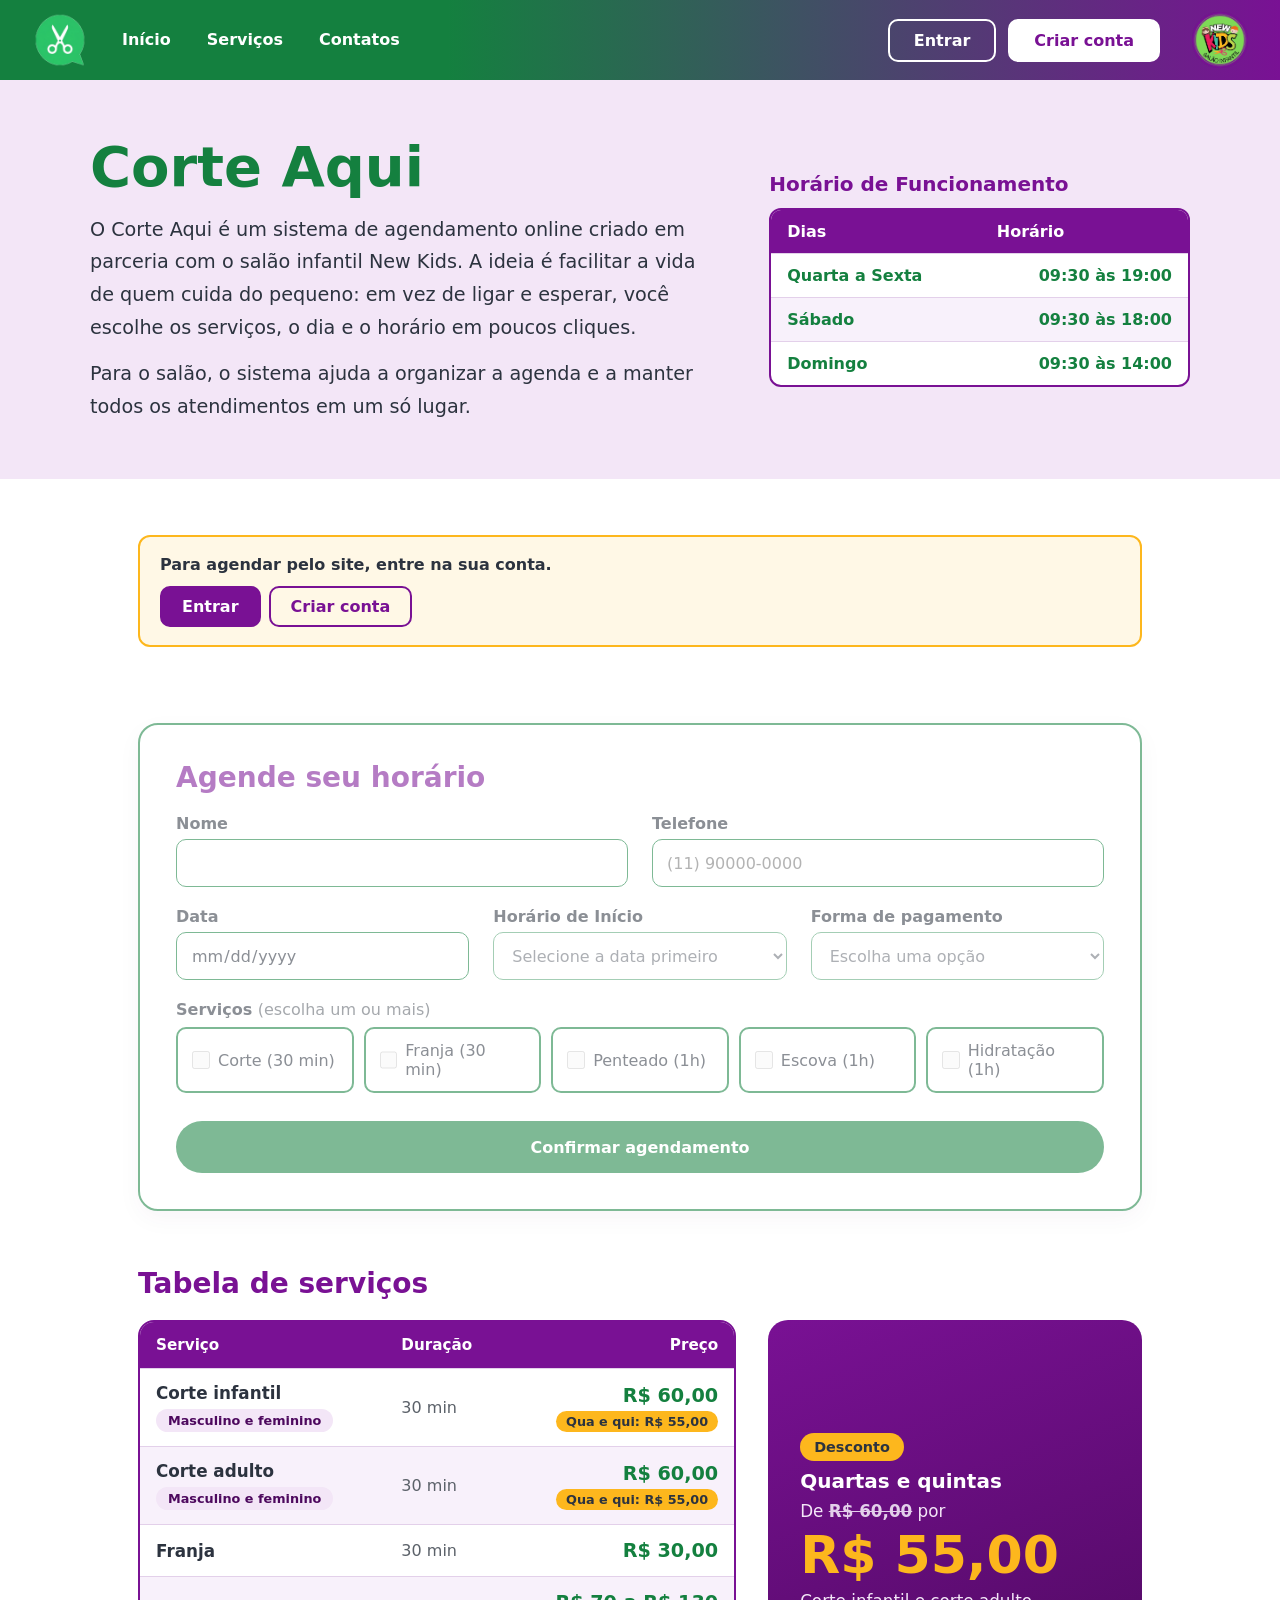
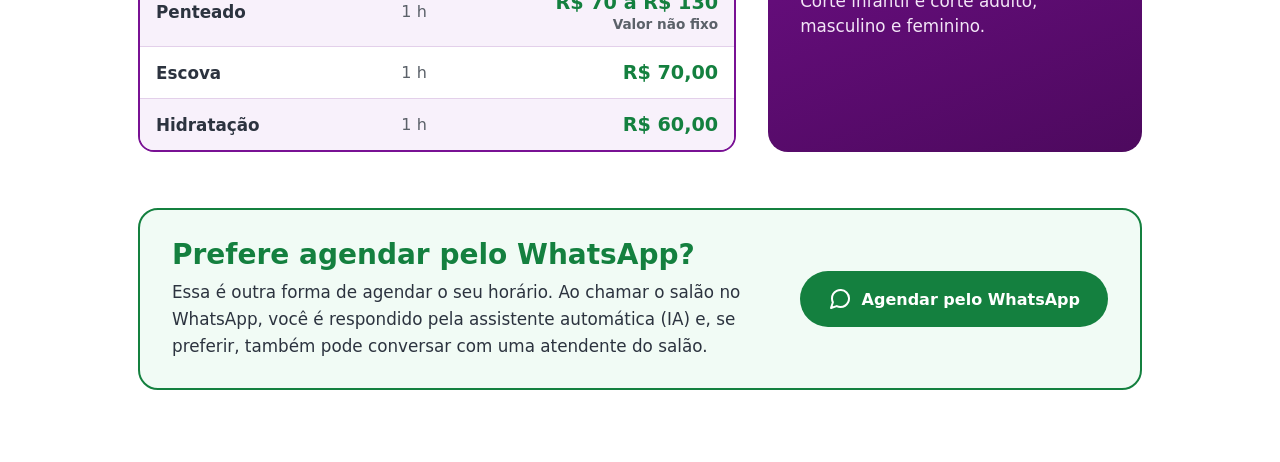
==== commit b0d2aa75: "sistema de senhas e login funcionando" ====
--- a/agendamento.html
+++ b/agendamento.html
@@ -205,5 +205,6 @@
     </div>
   </main>
 <script src="script.js"></script>
+<script src="sessao.js"></script>
 </body>
 </html>
--- a/styles.css
+++ b/styles.css
@@ -1224,6 +1224,10 @@
     white-space: nowrap;
 }
 
+.btn-google,
+.pular {
+    display: none;
+}
 
 @media (max-width: 900px) {
     .agendamento-topo-conteudo,
